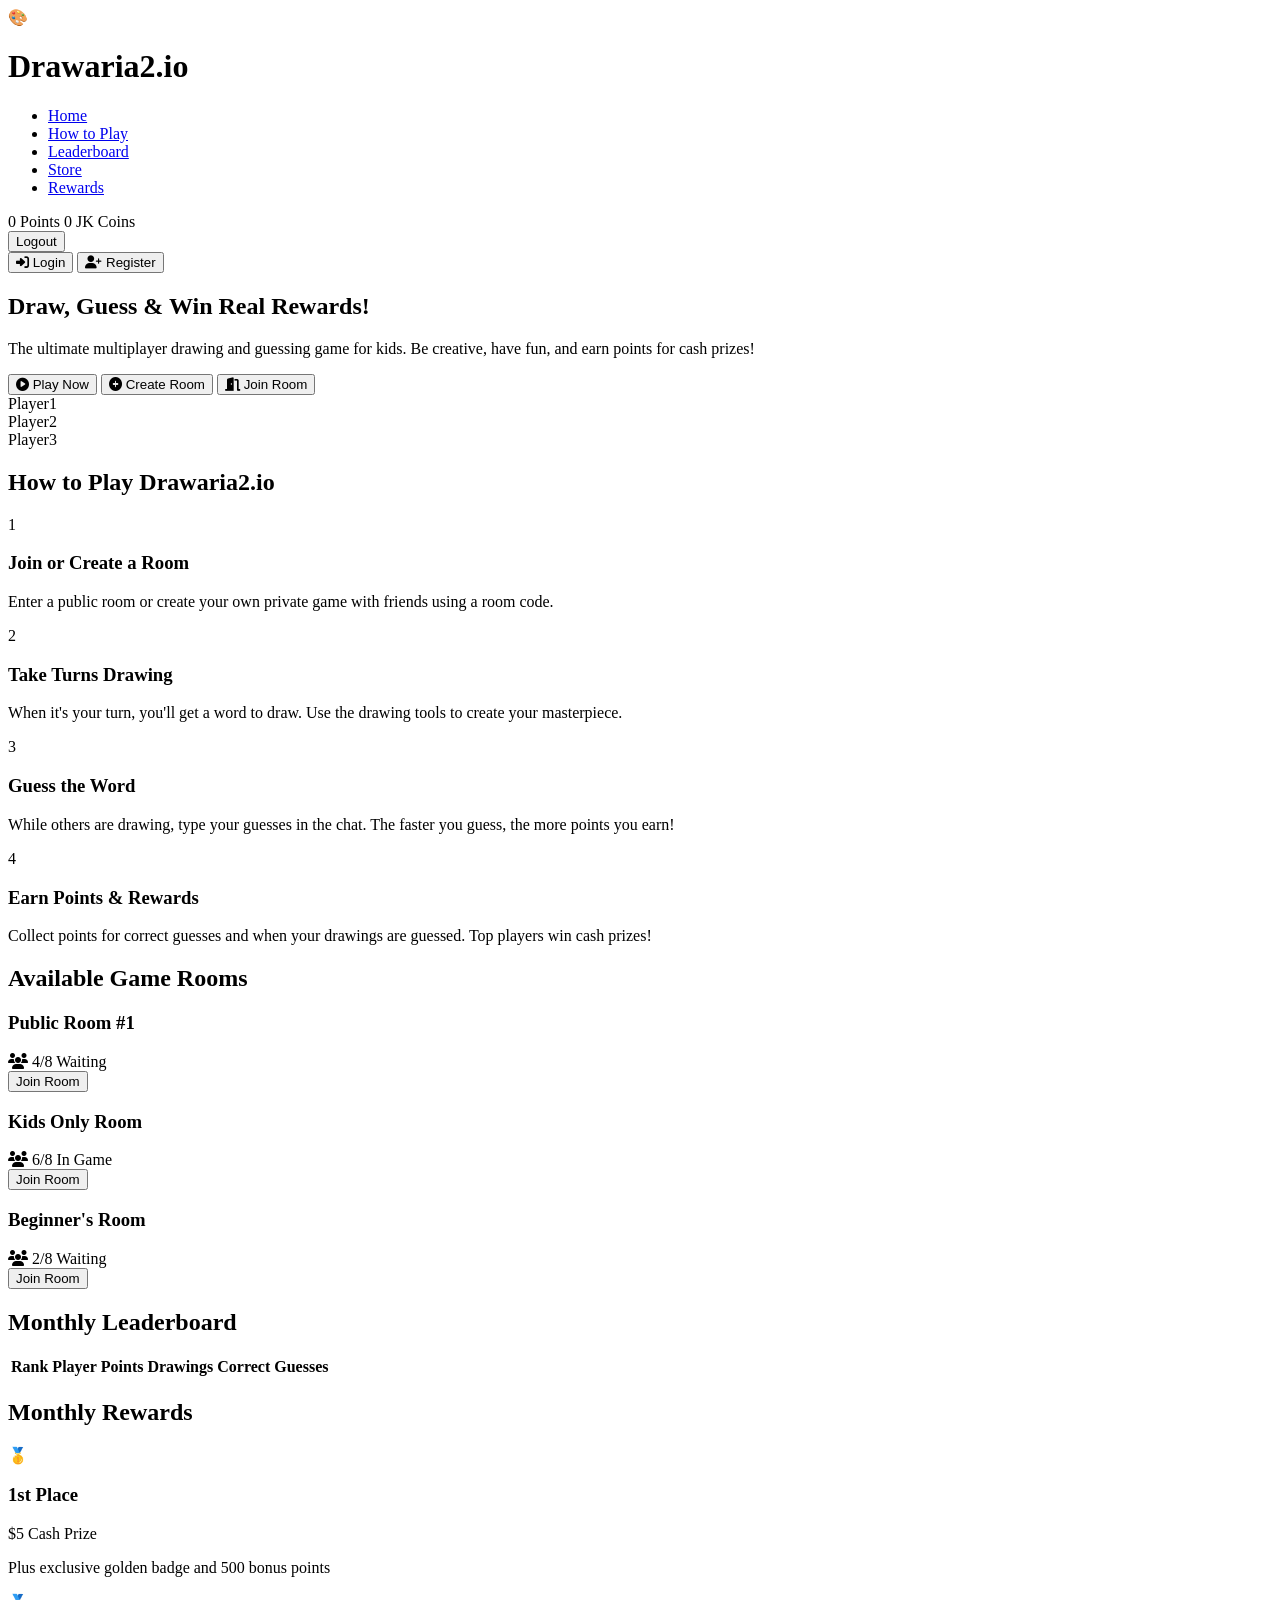
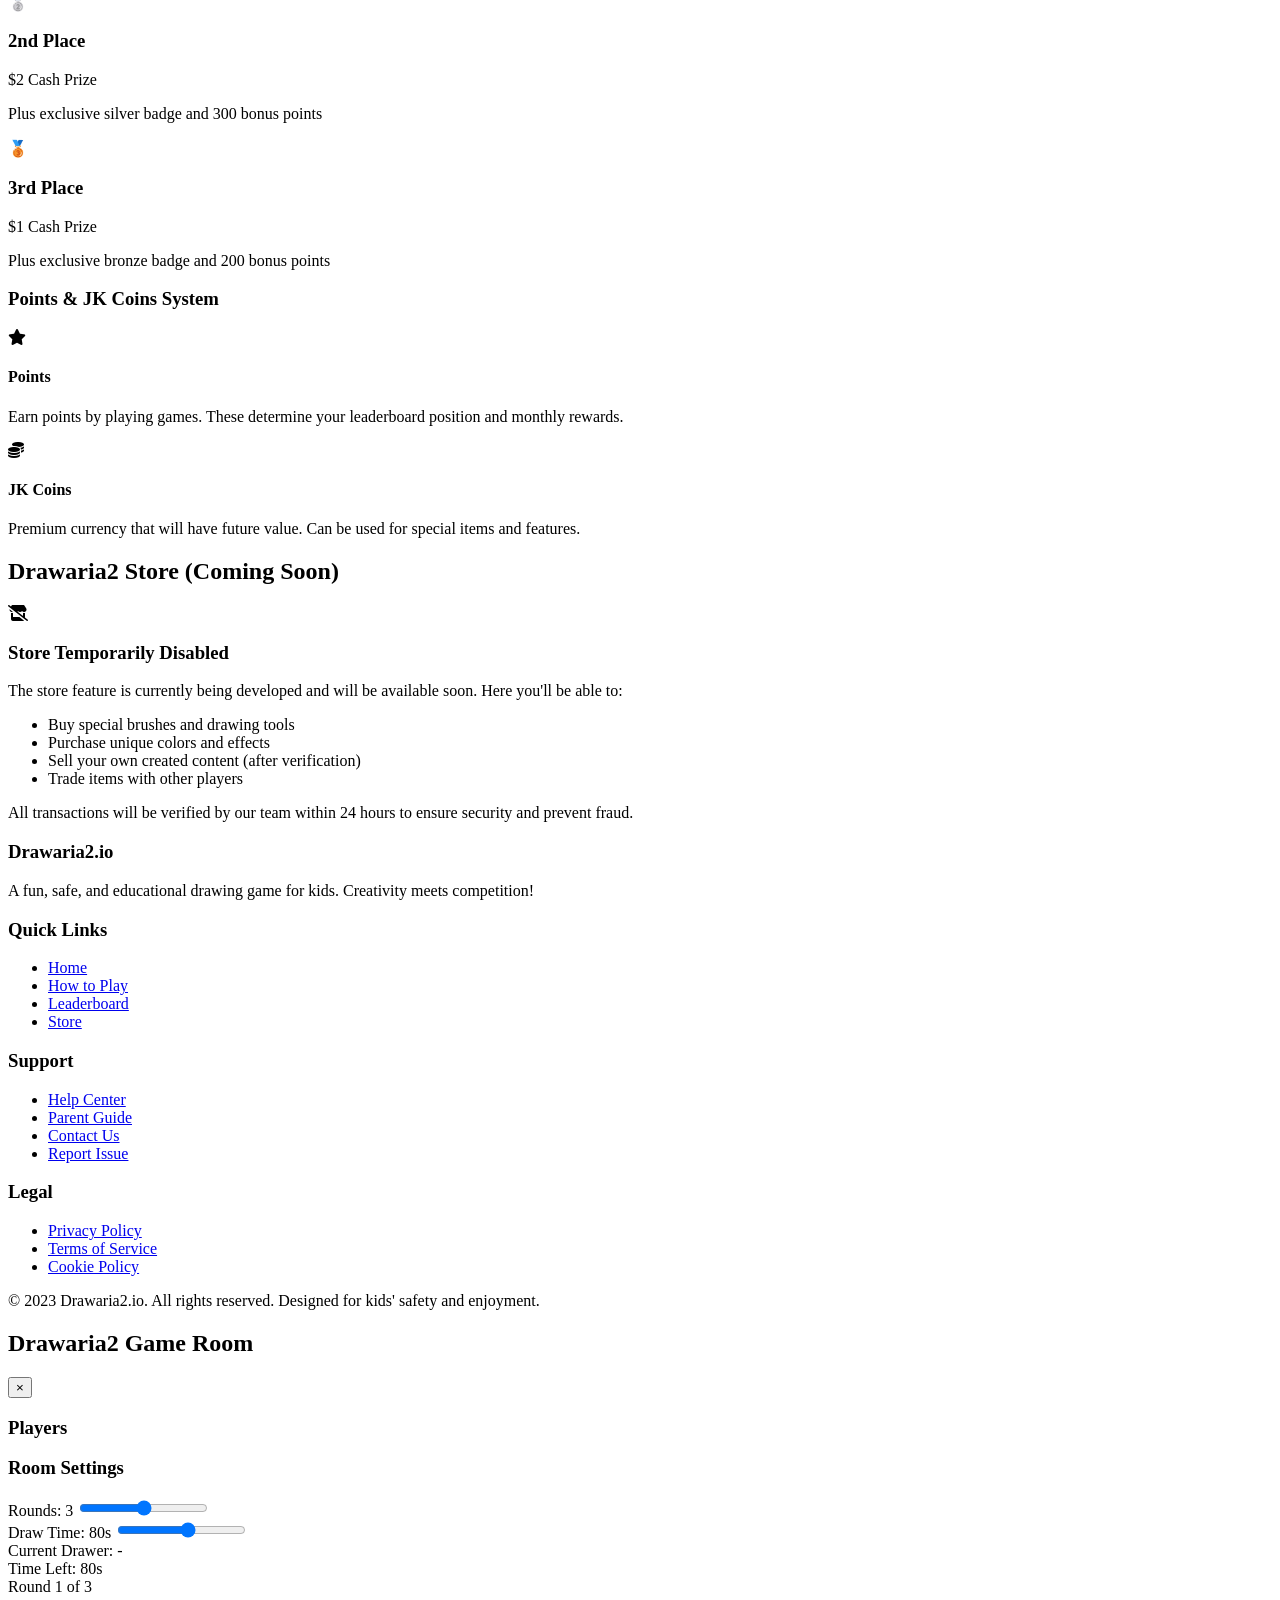
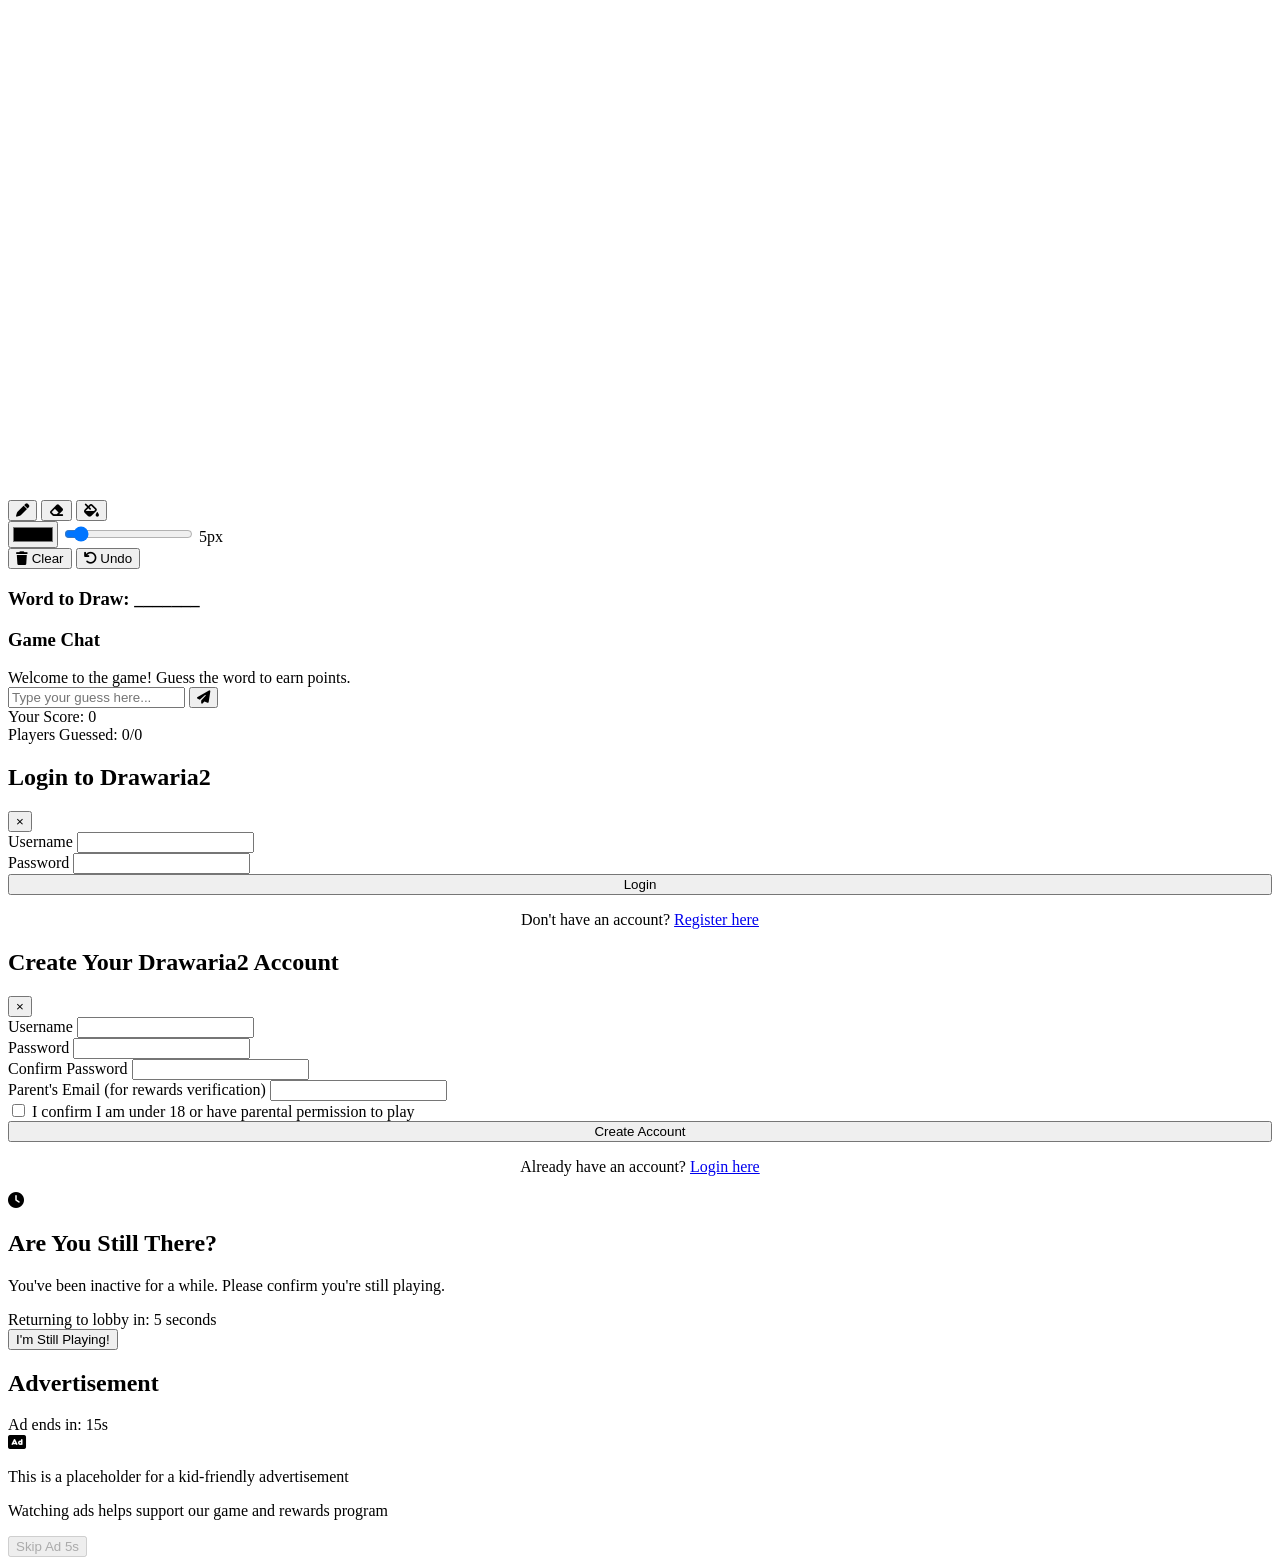
==== index.html @ 3d4157bd "Create index.html home directory - main index" ====
<!DOCTYPE html>
<html lang="en">
<head>
    <meta charset="UTF-8">
    <meta name="viewport" content="width=device-width, initial-scale=1.0">
    <title>Drawaria2.io - Multiplayer Drawing & Guessing Game</title>
    <link rel="stylesheet" href="css/style.css">
    <link rel="stylesheet" href="css/game.css">
    <link href="https://fonts.googleapis.com/css2?family=Comic+Neue:wght@400;700&family=Fredoka+One&display=swap" rel="stylesheet">
    <link rel="stylesheet" href="https://cdnjs.cloudflare.com/ajax/libs/font-awesome/6.4.0/css/all.min.css">
</head>
<body>
    <!-- Header -->
    <header>
        <div class="logo">
            <div class="logo-icon">🎨</div>
            <h1>Drawaria2.io</h1>
        </div>
        <nav>
            <ul>
                <li><a href="#home" class="active">Home</a></li>
                <li><a href="#how-to-play">How to Play</a></li>
                <li><a href="#leaderboard">Leaderboard</a></li>
                <li><a href="#store">Store</a></li>
                <li><a href="#rewards">Rewards</a></li>
            </ul>
        </nav>
        <div class="user-actions">
            <div id="userInfo" class="hidden">
                <span id="usernameDisplay"></span>
                <div class="points-display">
                    <span id="pointsCount">0</span> Points
                    <span id="jkCoinsCount" class="jk-coins">0 JK Coins</span>
                </div>
                <button id="logoutBtn" class="btn btn-secondary">Logout</button>
            </div>
            <div id="guestActions">
                <button class="btn btn-secondary" id="loginBtn"><i class="fas fa-sign-in-alt"></i> Login</button>
                <button class="btn btn-primary" id="registerBtn"><i class="fas fa-user-plus"></i> Register</button>
            </div>
        </div>
    </header>

    <!-- Main Content -->
    <main>
        <!-- Hero Section -->
        <section class="hero" id="home">
            <div class="hero-content">
                <h2>Draw, Guess & Win Real Rewards!</h2>
                <p>The ultimate multiplayer drawing and guessing game for kids. Be creative, have fun, and earn points for cash prizes!</p>
                <div class="hero-buttons">
                    <button class="btn btn-primary" id="playNowBtn"><i class="fas fa-play-circle"></i> Play Now</button>
                    <button class="btn btn-secondary" id="createRoomBtn"><i class="fas fa-plus-circle"></i> Create Room</button>
                    <button class="btn btn-warning" id="joinRoomBtn"><i class="fas fa-door-open"></i> Join Room</button>
                </div>
            </div>
            <div class="hero-image">
                <div class="game-preview">
                    <div class="canvas-preview"></div>
                    <div class="players-preview">
                        <div class="player">Player1</div>
                        <div class="player">Player2</div>
                        <div class="player">Player3</div>
                    </div>
                </div>
            </div>
        </section>

        <!-- How to Play Section -->
        <section class="how-to-play" id="how-to-play">
            <h2>How to Play Drawaria2.io</h2>
            <div class="rules-container">
                <div class="rule-card">
                    <div class="rule-icon">1</div>
                    <h3>Join or Create a Room</h3>
                    <p>Enter a public room or create your own private game with friends using a room code.</p>
                </div>
                <div class="rule-card">
                    <div class="rule-icon">2</div>
                    <h3>Take Turns Drawing</h3>
                    <p>When it's your turn, you'll get a word to draw. Use the drawing tools to create your masterpiece.</p>
                </div>
                <div class="rule-card">
                    <div class="rule-icon">3</div>
                    <h3>Guess the Word</h3>
                    <p>While others are drawing, type your guesses in the chat. The faster you guess, the more points you earn!</p>
                </div>
                <div class="rule-card">
                    <div class="rule-icon">4</div>
                    <h3>Earn Points & Rewards</h3>
                    <p>Collect points for correct guesses and when your drawings are guessed. Top players win cash prizes!</p>
                </div>
            </div>
        </section>

        <!-- Game Rooms Section -->
        <section class="game-rooms">
            <h2>Available Game Rooms</h2>
            <div class="rooms-container">
                <div class="room-card">
                    <h3>Public Room #1</h3>
                    <div class="room-info">
                        <span class="players-count"><i class="fas fa-users"></i> 4/8</span>
                        <span class="room-status">Waiting</span>
                    </div>
                    <button class="btn btn-primary join-room-btn">Join Room</button>
                </div>
                <div class="room-card">
                    <h3>Kids Only Room</h3>
                    <div class="room-info">
                        <span class="players-count"><i class="fas fa-users"></i> 6/8</span>
                        <span class="room-status">In Game</span>
                    </div>
                    <button class="btn btn-primary join-room-btn">Join Room</button>
                </div>
                <div class="room-card">
                    <h3>Beginner's Room</h3>
                    <div class="room-info">
                        <span class="players-count"><i class="fas fa-users"></i> 2/8</span>
                        <span class="room-status">Waiting</span>
                    </div>
                    <button class="btn btn-primary join-room-btn">Join Room</button>
                </div>
            </div>
        </section>

        <!-- Leaderboard Section -->
        <section class="leaderboard-section" id="leaderboard">
            <h2>Monthly Leaderboard</h2>
            <div class="leaderboard-container">
                <table class="leaderboard-table">
                    <thead>
                        <tr>
                            <th>Rank</th>
                            <th>Player</th>
                            <th>Points</th>
                            <th>Drawings</th>
                            <th>Correct Guesses</th>
                        </tr>
                    </thead>
                    <tbody id="leaderboardBody">
                        <!-- Leaderboard data will be populated by JavaScript -->
                    </tbody>
                </table>
            </div>
        </section>

        <!-- Rewards Section -->
        <section class="rewards-section" id="rewards">
            <h2>Monthly Rewards</h2>
            <div class="rewards-container">
                <div class="reward-card gold">
                    <div class="reward-icon">🥇</div>
                    <h3>1st Place</h3>
                    <p class="reward-price">$5 Cash Prize</p>
                    <p>Plus exclusive golden badge and 500 bonus points</p>
                </div>
                <div class="reward-card silver">
                    <div class="reward-icon">🥈</div>
                    <h3>2nd Place</h3>
                    <p class="reward-price">$2 Cash Prize</p>
                    <p>Plus exclusive silver badge and 300 bonus points</p>
                </div>
                <div class="reward-card bronze">
                    <div class="reward-icon">🥉</div>
                    <h3>3rd Place</h3>
                    <p class="reward-price">$1 Cash Prize</p>
                    <p>Plus exclusive bronze badge and 200 bonus points</p>
                </div>
            </div>
            <div class="points-system">
                <h3>Points & JK Coins System</h3>
                <div class="points-info">
                    <div class="point-item">
                        <i class="fas fa-star"></i>
                        <div>
                            <h4>Points</h4>
                            <p>Earn points by playing games. These determine your leaderboard position and monthly rewards.</p>
                        </div>
                    </div>
                    <div class="point-item">
                        <i class="fas fa-coins"></i>
                        <div>
                            <h4>JK Coins</h4>
                            <p>Premium currency that will have future value. Can be used for special items and features.</p>
                        </div>
                    </div>
                </div>
            </div>
        </section>

        <!-- Store Section (Disabled for now) -->
        <section class="store-section" id="store">
            <h2>Drawaria2 Store <span class="coming-soon">(Coming Soon)</span></h2>
            <div class="store-disabled">
                <i class="fas fa-store-slash"></i>
                <h3>Store Temporarily Disabled</h3>
                <p>The store feature is currently being developed and will be available soon. Here you'll be able to:</p>
                <ul>
                    <li>Buy special brushes and drawing tools</li>
                    <li>Purchase unique colors and effects</li>
                    <li>Sell your own created content (after verification)</li>
                    <li>Trade items with other players</li>
                </ul>
                <p class="security-note">All transactions will be verified by our team within 24 hours to ensure security and prevent fraud.</p>
            </div>
        </section>
    </main>

    <!-- Footer -->
    <footer>
        <div class="footer-content">
            <div class="footer-section">
                <h3>Drawaria2.io</h3>
                <p>A fun, safe, and educational drawing game for kids. Creativity meets competition!</p>
            </div>
            <div class="footer-section">
                <h3>Quick Links</h3>
                <ul>
                    <li><a href="#home">Home</a></li>
                    <li><a href="#how-to-play">How to Play</a></li>
                    <li><a href="#leaderboard">Leaderboard</a></li>
                    <li><a href="#store">Store</a></li>
                </ul>
            </div>
            <div class="footer-section">
                <h3>Support</h3>
                <ul>
                    <li><a href="#">Help Center</a></li>
                    <li><a href="#">Parent Guide</a></li>
                    <li><a href="#">Contact Us</a></li>
                    <li><a href="#">Report Issue</a></li>
                </ul>
            </div>
            <div class="footer-section">
                <h3>Legal</h3>
                <ul>
                    <li><a href="#">Privacy Policy</a></li>
                    <li><a href="#">Terms of Service</a></li>
                    <li><a href="#">Cookie Policy</a></li>
                </ul>
            </div>
        </div>
        <div class="footer-bottom">
            <p>&copy; 2023 Drawaria2.io. All rights reserved. Designed for kids' safety and enjoyment.</p>
        </div>
    </footer>

    <!-- Game Modal -->
    <div id="gameModal" class="modal">
        <div class="modal-content game-modal">
            <div class="modal-header">
                <h2>Drawaria2 Game Room</h2>
                <button class="close-modal">&times;</button>
            </div>
            <div class="game-container">
                <div class="players-panel">
                    <h3>Players</h3>
                    <div id="playersList" class="players-list">
                        <!-- Players will be added here dynamically -->
                    </div>
                    <div class="game-settings">
                        <h3>Room Settings</h3>
                        <div class="setting-item">
                            <label>Rounds: <span id="roundsCount">3</span></label>
                            <input type="range" id="roundsSlider" min="1" max="5" value="3">
                        </div>
                        <div class="setting-item">
                            <label>Draw Time: <span id="timeCount">80</span>s</label>
                            <input type="range" id="timeSlider" min="30" max="120" value="80" step="10">
                        </div>
                    </div>
                </div>
                
                <div class="game-area">
                    <div class="game-info">
                        <div class="current-player">Current Drawer: <span id="currentDrawer">-</span></div>
                        <div class="timer">Time Left: <span id="gameTimer">80</span>s</div>
                        <div class="round-info">Round <span id="currentRound">1</span> of <span id="totalRounds">3</span></div>
                    </div>
                    
                    <div class="drawing-container">
                        <canvas id="drawingCanvas" width="800" height="500"></canvas>
                        <div class="drawing-tools">
                            <div class="tool-group">
                                <button class="tool-btn active" data-tool="pen"><i class="fas fa-pen"></i></button>
                                <button class="tool-btn" data-tool="eraser"><i class="fas fa-eraser"></i></button>
                                <button class="tool-btn" data-tool="fill"><i class="fas fa-fill-drip"></i></button>
                            </div>
                            <div class="tool-group">
                                <input type="color" id="colorPicker" value="#000000">
                                <input type="range" id="brushSize" min="1" max="50" value="5">
                                <span id="brushSizeValue">5px</span>
                            </div>
                            <div class="tool-group">
                                <button class="tool-btn" id="clearCanvas"><i class="fas fa-trash"></i> Clear</button>
                                <button class="tool-btn" id="undoBtn"><i class="fas fa-undo"></i> Undo</button>
                            </div>
                        </div>
                    </div>
                    
                    <div class="word-to-draw">
                        <h3>Word to Draw: <span id="currentWord">_______</span></h3>
                    </div>
                </div>
                
                <div class="chat-panel">
                    <h3>Game Chat</h3>
                    <div id="chatMessages" class="chat-messages">
                        <div class="system-message">Welcome to the game! Guess the word to earn points.</div>
                    </div>
                    <div class="chat-input-container">
                        <input type="text" id="chatInput" placeholder="Type your guess here...">
                        <button id="sendChatBtn"><i class="fas fa-paper-plane"></i></button>
                    </div>
                    <div class="score-display">
                        <div>Your Score: <span id="playerScore">0</span></div>
                        <div>Players Guessed: <span id="playersGuessed">0/0</span></div>
                    </div>
                </div>
            </div>
        </div>
    </div>

    <!-- Login Modal -->
    <div id="loginModal" class="modal">
        <div class="modal-content">
            <div class="modal-header">
                <h2>Login to Drawaria2</h2>
                <button class="close-modal">&times;</button>
            </div>
            <form id="loginForm">
                <div class="form-group">
                    <label for="loginUsername">Username</label>
                    <input type="text" id="loginUsername" class="form-control" required>
                </div>
                <div class="form-group">
                    <label for="loginPassword">Password</label>
                    <input type="password" id="loginPassword" class="form-control" required>
                </div>
                <button type="submit" class="btn btn-primary" style="width: 100%;">Login</button>
            </form>
            <p style="text-align: center; margin-top: 1rem;">Don't have an account? <a href="#" id="switchToRegister">Register here</a></p>
        </div>
    </div>

    <!-- Register Modal -->
    <div id="registerModal" class="modal">
        <div class="modal-content">
            <div class="modal-header">
                <h2>Create Your Drawaria2 Account</h2>
                <button class="close-modal">&times;</button>
            </div>
            <form id="registerForm">
                <div class="form-group">
                    <label for="registerUsername">Username</label>
                    <input type="text" id="registerUsername" class="form-control" required>
                </div>
                <div class="form-group">
                    <label for="registerPassword">Password</label>
                    <input type="password" id="registerPassword" class="form-control" required>
                </div>
                <div class="form-group">
                    <label for="confirmPassword">Confirm Password</label>
                    <input type="password" id="confirmPassword" class="form-control" required>
                </div>
                <div class="form-group">
                    <label for="parentEmail">Parent's Email (for rewards verification)</label>
                    <input type="email" id="parentEmail" class="form-control" required>
                </div>
                <div class="form-group">
                    <label>
                        <input type="checkbox" id="ageVerification" required>
                        I confirm I am under 18 or have parental permission to play
                    </label>
                </div>
                <button type="submit" class="btn btn-primary" style="width: 100%;">Create Account</button>
            </form>
            <p style="text-align: center; margin-top: 1rem;">Already have an account? <a href="#" id="switchToLogin">Login here</a></p>
        </div>
    </div>

    <!-- AFK Warning Modal -->
    <div id="afkModal" class="modal">
        <div class="modal-content afk-modal">
            <div class="afk-header">
                <i class="fas fa-clock"></i>
                <h2>Are You Still There?</h2>
            </div>
            <p>You've been inactive for a while. Please confirm you're still playing.</p>
            <div class="afk-timer">
                Returning to lobby in: <span id="afkCountdown">5</span> seconds
            </div>
            <div class="afk-actions">
                <button class="btn btn-primary" id="stayInGame">I'm Still Playing!</button>
            </div>
        </div>
    </div>

    <!-- Ad Modal -->
    <div id="adModal" class="modal">
        <div class="modal-content ad-modal">
            <div class="ad-header">
                <h2>Advertisement</h2>
                <div class="ad-timer">Ad ends in: <span id="adCountdown">15</span>s</div>
            </div>
            <div class="ad-content">
                <div class="ad-placeholder">
                    <i class="fas fa-ad"></i>
                    <p>This is a placeholder for a kid-friendly advertisement</p>
                    <p>Watching ads helps support our game and rewards program</p>
                </div>
            </div>
            <div class="ad-actions">
                <button class="btn btn-secondary" id="skipAdBtn" disabled>Skip Ad <span id="skipTimer">5</span>s</button>
            </div>
        </div>
    </div>

    <!-- Scripts -->
    <script src="js/main.js"></script>
    <script src="js/game.js"></script>
    <script src="js/chat.js"></script>
    <script src="js/security.js"></script>
</body>
</html>
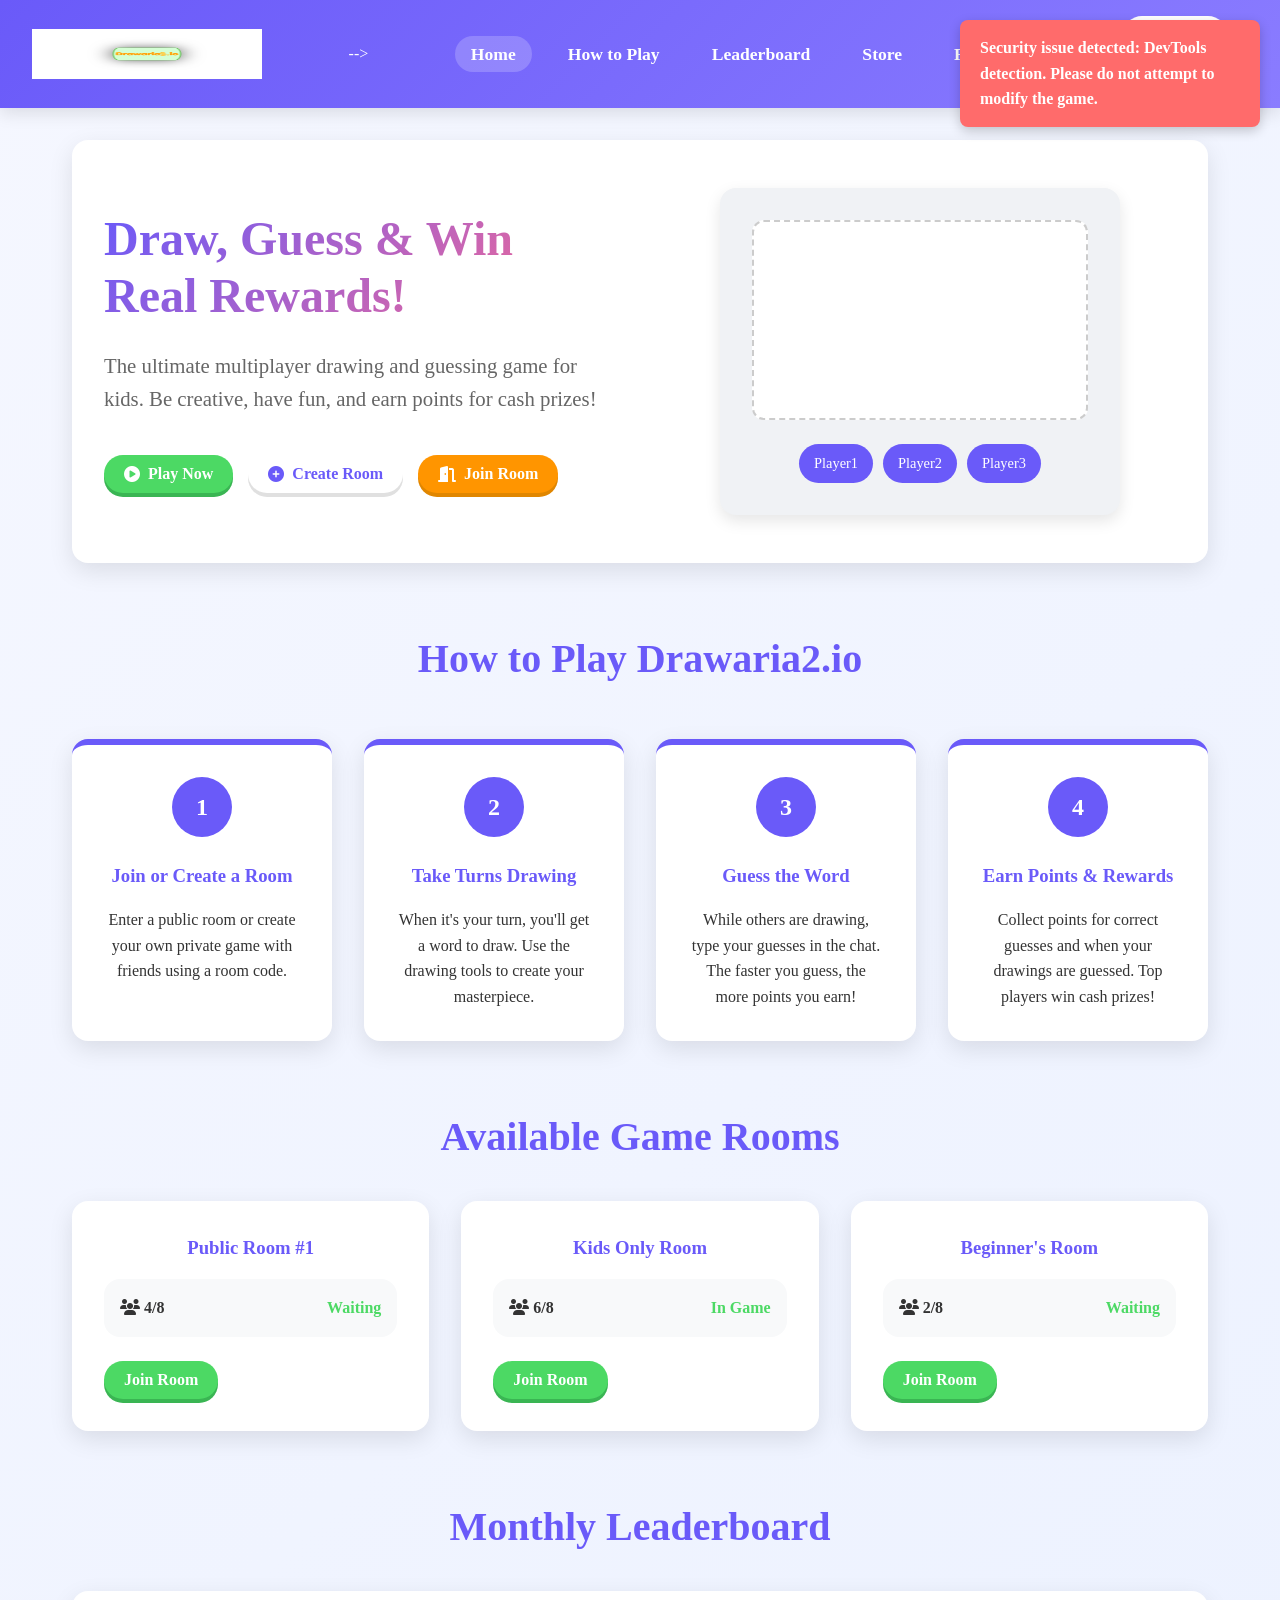
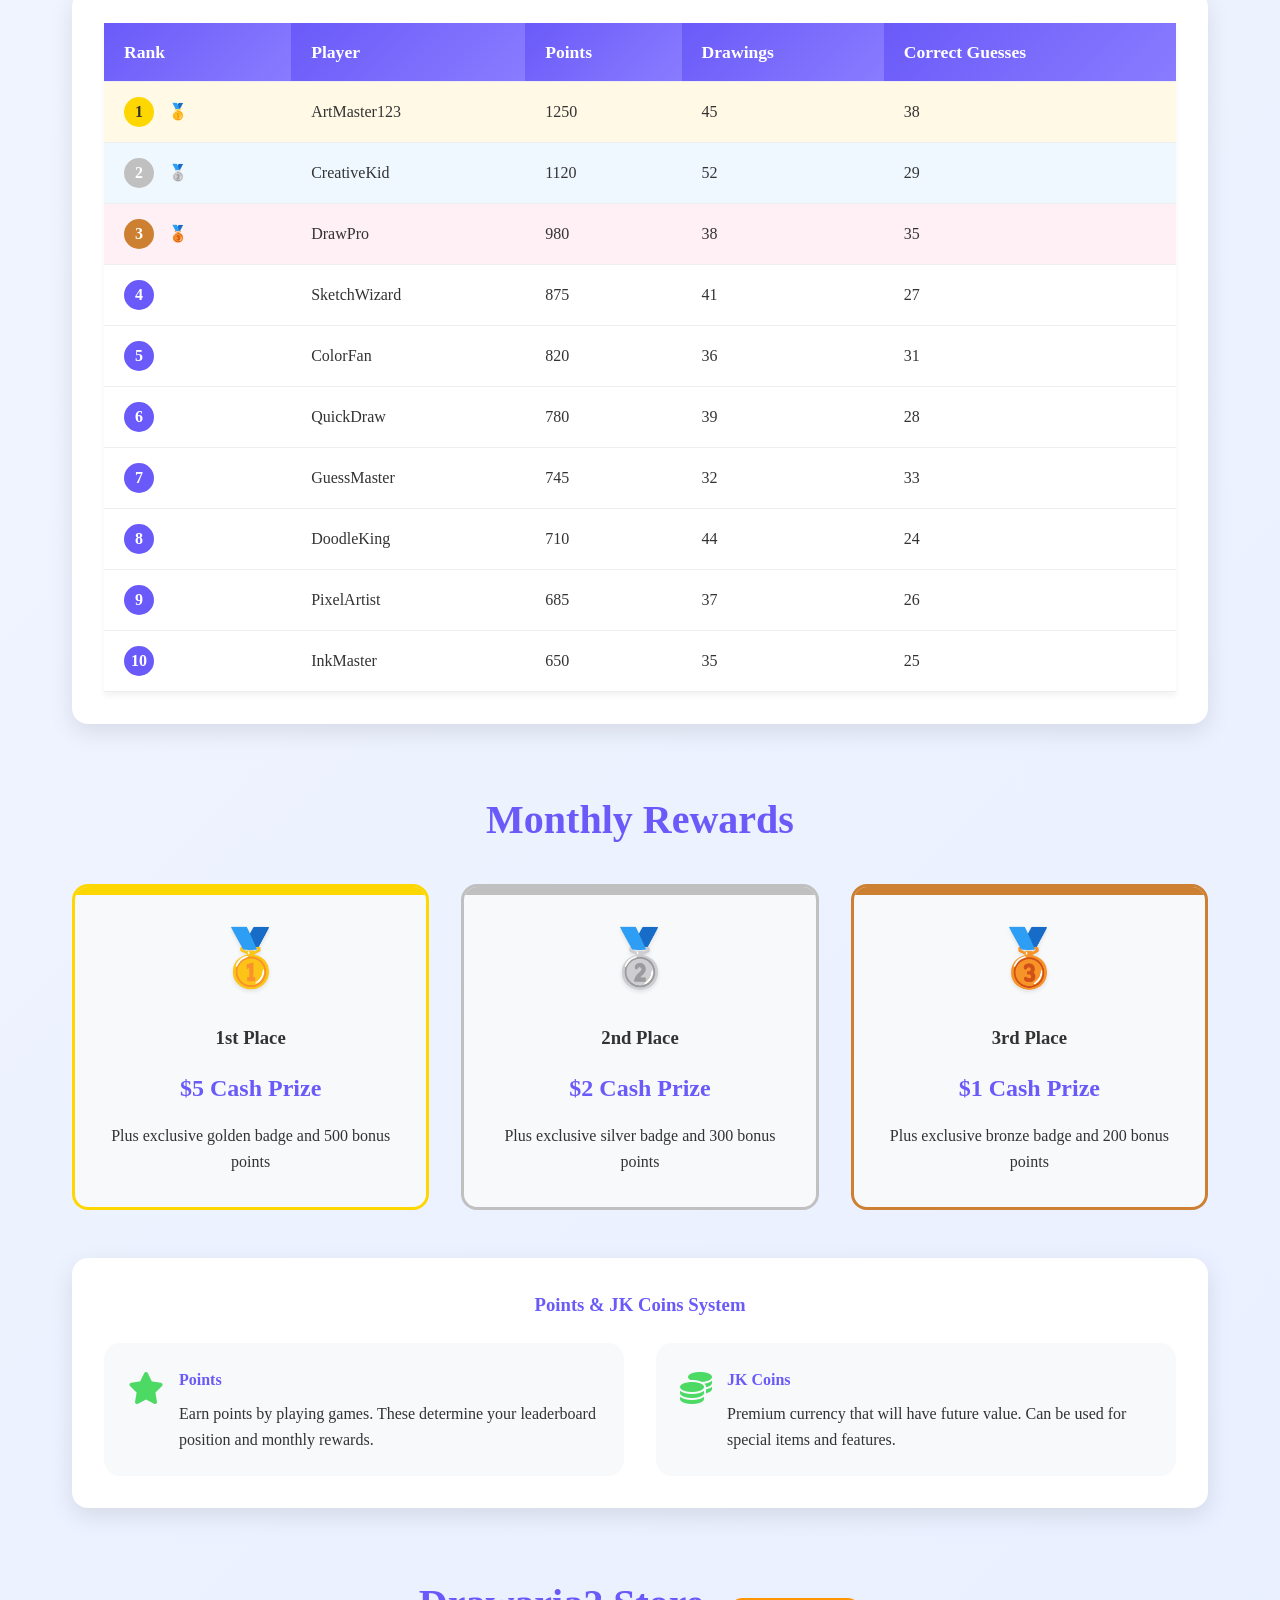
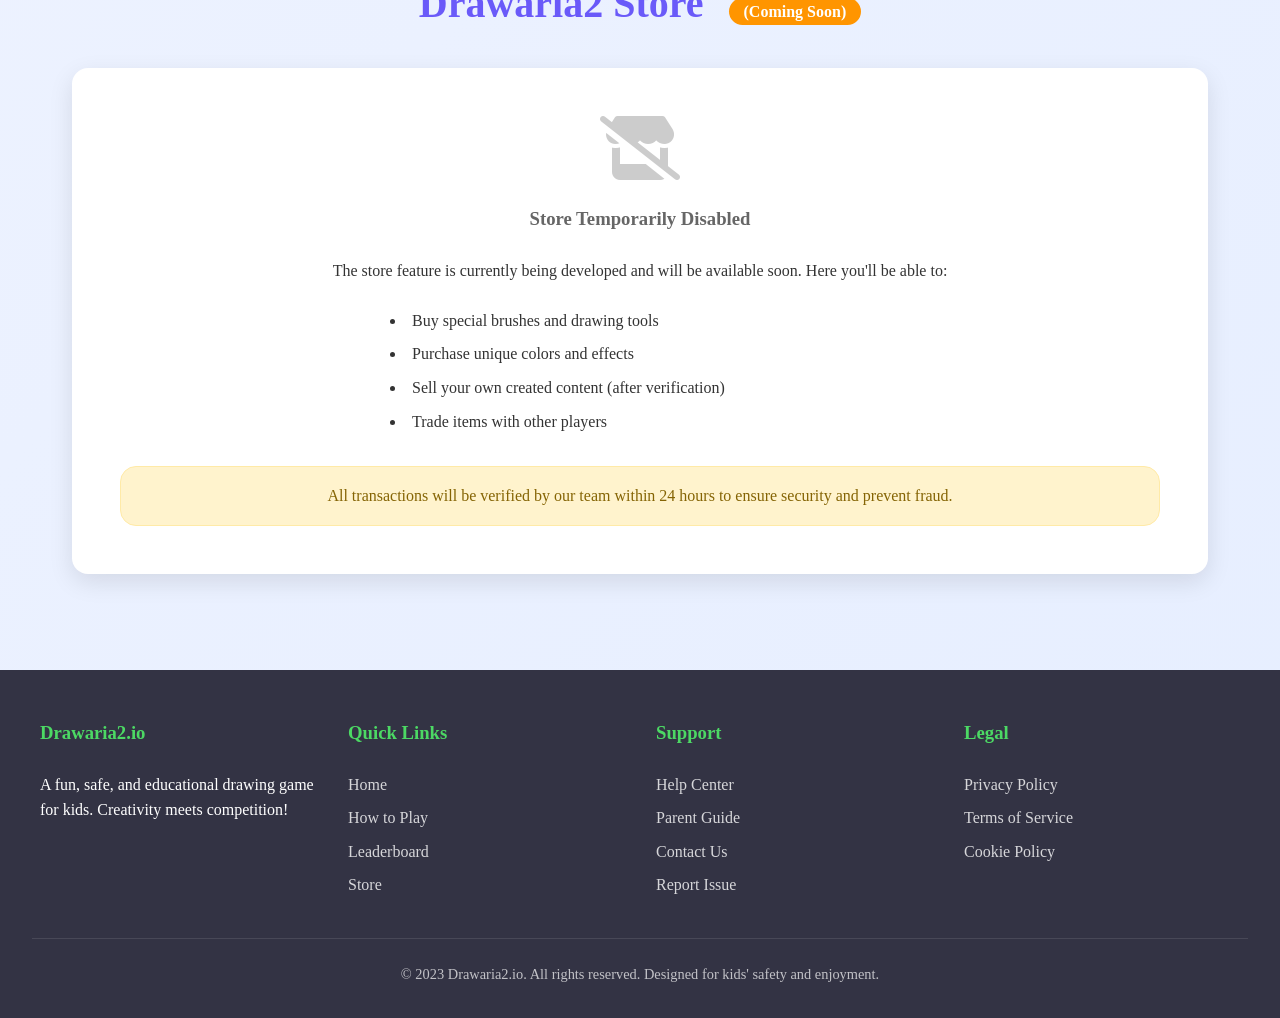
==== commit bf607849: "Update index.html" ====
--- a/index.html
+++ b/index.html
@@ -13,8 +13,9 @@
     <!-- Header -->
     <header>
         <div class="logo">
-            <div class="logo-icon">🎨</div>
-            <h1>Drawaria2.io</h1>
+            <img src="/logo.png" alt="drawaria2.io logo" width="230" height="50>
+            <!-- <div class="logo-icon"> </div> -->
+            <!-- <h1>Drawaria2.io</h1> -->
         </div>
         <nav>
             <ul>
--- a/css/style.css
+++ b/css/style.css
@@ -0,0 +1,863 @@
+:root {
+    --primary: #6a5af9;
+    --secondary: #ff6b8b;
+    --accent: #4cd964;
+    --warning: #ff9500;
+    --light: #f9f7ff;
+    --dark: #333344;
+    --text: #333;
+    --text-light: #666;
+    --border-radius: 16px;
+    --shadow: 0 6px 16px rgba(0,0,0,0.1);
+    --card-shadow: 0 8px 25px rgba(0,0,0,0.1);
+}
+
+* {
+    margin: 0;
+    padding: 0;
+    box-sizing: border-box;
+    font-family: 'Comic Neue', cursive;
+}
+
+body {
+    background: linear-gradient(135deg, #f5f7ff 0%, #e6eeff 100%);
+    color: var(--text);
+    line-height: 1.6;
+    overflow-x: hidden;
+}
+
+/* Header Styles */
+header {
+    background: linear-gradient(135deg, var(--primary), #8a7cff);
+    color: white;
+    padding: 1rem 2rem;
+    display: flex;
+    justify-content: space-between;
+    align-items: center;
+    box-shadow: var(--shadow);
+    position: sticky;
+    top: 0;
+    z-index: 100;
+}
+
+.logo {
+    display: flex;
+    align-items: center;
+    gap: 12px;
+}
+
+.logo h1 {
+    font-family: 'Fredoka One', cursive;
+    font-size: 2rem;
+    font-weight: 400;
+    text-shadow: 2px 2px 0 rgba(0,0,0,0.1);
+}
+
+.logo-icon {
+    font-size: 2.5rem;
+    filter: drop-shadow(2px 2px 0 rgba(0,0,0,0.1));
+}
+
+nav ul {
+    display: flex;
+    list-style: none;
+    gap: 20px;
+}
+
+nav a {
+    color: white;
+    text-decoration: none;
+    font-weight: 600;
+    padding: 8px 16px;
+    border-radius: 20px;
+    transition: all 0.3s;
+    font-size: 1.1rem;
+}
+
+nav a:hover, nav a.active {
+    background: rgba(255,255,255,0.2);
+    transform: translateY(-2px);
+}
+
+.user-actions {
+    display: flex;
+    gap: 12px;
+    align-items: center;
+}
+
+.btn {
+    padding: 10px 20px;
+    border: none;
+    border-radius: 50px;
+    font-weight: 700;
+    cursor: pointer;
+    transition: all 0.3s;
+    font-size: 1rem;
+    display: flex;
+    align-items: center;
+    gap: 8px;
+}
+
+.btn-primary {
+    background: var(--accent);
+    color: white;
+    box-shadow: 0 4px 0 #3ab553;
+}
+
+.btn-primary:hover {
+    transform: translateY(-3px);
+    box-shadow: 0 6px 0 #3ab553;
+}
+
+.btn-primary:active {
+    transform: translateY(1px);
+    box-shadow: 0 2px 0 #3ab553;
+}
+
+.btn-secondary {
+    background: white;
+    color: var(--primary);
+    box-shadow: 0 4px 0 #e0e0e0;
+}
+
+.btn-secondary:hover {
+    transform: translateY(-3px);
+    box-shadow: 0 6px 0 #e0e0e0;
+}
+
+.btn-warning {
+    background: var(--warning);
+    color: white;
+    box-shadow: 0 4px 0 #e08600;
+}
+
+.hidden {
+    display: none !important;
+}
+
+.points-display {
+    display: flex;
+    flex-direction: column;
+    align-items: center;
+    margin: 0 15px;
+    color: white;
+    font-weight: 600;
+}
+
+.jk-coins {
+    font-size: 0.8rem;
+    color: gold;
+    font-weight: 700;
+}
+
+/* Main Content Styles */
+main {
+    max-width: 1200px;
+    margin: 0 auto;
+    padding: 2rem;
+}
+
+/* Hero Section */
+.hero {
+    display: flex;
+    align-items: center;
+    gap: 3rem;
+    margin-bottom: 4rem;
+    padding: 3rem 2rem;
+    background: white;
+    border-radius: var(--border-radius);
+    box-shadow: var(--card-shadow);
+}
+
+.hero-content {
+    flex: 1;
+}
+
+.hero h2 {
+    font-family: 'Fredoka One', cursive;
+    font-size: 3rem;
+    margin-bottom: 1.5rem;
+    background: linear-gradient(135deg, var(--primary), var(--secondary));
+    -webkit-background-clip: text;
+    -webkit-text-fill-color: transparent;
+    line-height: 1.2;
+}
+
+.hero p {
+    font-size: 1.3rem;
+    margin-bottom: 2.5rem;
+    color: var(--text-light);
+}
+
+.hero-buttons {
+    display: flex;
+    gap: 15px;
+    flex-wrap: wrap;
+}
+
+.hero-image {
+    flex: 1;
+    display: flex;
+    justify-content: center;
+}
+
+.game-preview {
+    width: 100%;
+    max-width: 400px;
+    background: #f0f2f5;
+    border-radius: var(--border-radius);
+    padding: 2rem;
+    box-shadow: var(--shadow);
+}
+
+.canvas-preview {
+    height: 200px;
+    background: white;
+    border-radius: 12px;
+    margin-bottom: 1.5rem;
+    display: flex;
+    align-items: center;
+    justify-content: center;
+    border: 2px dashed #ccc;
+    color: #999;
+}
+
+.players-preview {
+    display: flex;
+    gap: 10px;
+    justify-content: center;
+}
+
+.player {
+    padding: 8px 15px;
+    background: var(--primary);
+    color: white;
+    border-radius: 20px;
+    font-size: 0.9rem;
+}
+
+/* How to Play Section */
+.how-to-play {
+    margin-bottom: 4rem;
+    text-align: center;
+}
+
+.how-to-play h2 {
+    font-family: 'Fredoka One', cursive;
+    font-size: 2.5rem;
+    margin-bottom: 3rem;
+    color: var(--primary);
+}
+
+.rules-container {
+    display: grid;
+    grid-template-columns: repeat(auto-fit, minmax(250px, 1fr));
+    gap: 2rem;
+}
+
+.rule-card {
+    background: white;
+    padding: 2rem;
+    border-radius: var(--border-radius);
+    box-shadow: var(--card-shadow);
+    text-align: center;
+    transition: transform 0.3s;
+    border-top: 6px solid var(--primary);
+}
+
+.rule-card:hover {
+    transform: translateY(-10px);
+}
+
+.rule-icon {
+    width: 60px;
+    height: 60px;
+    background: var(--primary);
+    color: white;
+    border-radius: 50%;
+    display: flex;
+    align-items: center;
+    justify-content: center;
+    font-size: 1.5rem;
+    font-weight: bold;
+    margin: 0 auto 1.5rem;
+}
+
+.rule-card h3 {
+    margin-bottom: 1rem;
+    color: var(--primary);
+}
+
+/* Game Rooms Section */
+.game-rooms {
+    margin-bottom: 4rem;
+}
+
+.game-rooms h2 {
+    font-family: 'Fredoka One', cursive;
+    font-size: 2.5rem;
+    margin-bottom: 2rem;
+    color: var(--primary);
+    text-align: center;
+}
+
+.rooms-container {
+    display: grid;
+    grid-template-columns: repeat(auto-fit, minmax(300px, 1fr));
+    gap: 2rem;
+}
+
+.room-card {
+    background: white;
+    padding: 2rem;
+    border-radius: var(--border-radius);
+    box-shadow: var(--card-shadow);
+    text-align: center;
+    transition: transform 0.3s;
+}
+
+.room-card:hover {
+    transform: translateY(-5px);
+}
+
+.room-card h3 {
+    margin-bottom: 1rem;
+    color: var(--primary);
+}
+
+.room-info {
+    display: flex;
+    justify-content: space-between;
+    margin-bottom: 1.5rem;
+    padding: 1rem;
+    background: #f8f9fa;
+    border-radius: var(--border-radius);
+}
+
+.players-count, .room-status {
+    font-weight: 600;
+}
+
+.room-status {
+    color: var(--accent);
+}
+
+/* Leaderboard Section */
+.leaderboard-section {
+    margin-bottom: 4rem;
+}
+
+.leaderboard-section h2 {
+    font-family: 'Fredoka One', cursive;
+    font-size: 2.5rem;
+    margin-bottom: 2rem;
+    color: var(--primary);
+    text-align: center;
+}
+
+.leaderboard-container {
+    background: white;
+    border-radius: var(--border-radius);
+    padding: 2rem;
+    box-shadow: var(--card-shadow);
+    overflow: hidden;
+}
+
+.leaderboard-table {
+    width: 100%;
+    border-collapse: collapse;
+    box-shadow: 0 4px 6px rgba(0,0,0,0.05);
+}
+
+.leaderboard-table th, .leaderboard-table td {
+    padding: 15px 20px;
+    text-align: left;
+    border-bottom: 1px solid #eee;
+}
+
+.leaderboard-table th {
+    background: linear-gradient(135deg, var(--primary), #8a7cff);
+    color: white;
+    font-weight: 700;
+    font-size: 1.1rem;
+}
+
+.leaderboard-table tr:hover {
+    background: #f8f9fa;
+}
+
+.rank-1 {
+    background: #fff9e6;
+}
+
+.rank-2 {
+    background: #f0f8ff;
+}
+
+.rank-3 {
+    background: #fff0f5;
+}
+
+.rank-badge {
+    display: inline-flex;
+    align-items: center;
+    justify-content: center;
+    width: 30px;
+    height: 30px;
+    border-radius: 50%;
+    background: var(--primary);
+    color: white;
+    font-weight: bold;
+    margin-right: 10px;
+}
+
+.rank-1 .rank-badge {
+    background: gold;
+    color: #333;
+}
+
+.rank-2 .rank-badge {
+    background: silver;
+}
+
+.rank-3 .rank-badge {
+    background: #cd7f32;
+}
+
+/* Rewards Section */
+.rewards-section {
+    margin-bottom: 4rem;
+}
+
+.rewards-section h2 {
+    font-family: 'Fredoka One', cursive;
+    font-size: 2.5rem;
+    margin-bottom: 2rem;
+    color: var(--primary);
+    text-align: center;
+}
+
+.rewards-container {
+    display: grid;
+    grid-template-columns: repeat(auto-fit, minmax(250px, 1fr));
+    gap: 2rem;
+    margin-bottom: 3rem;
+}
+
+.reward-card {
+    background: #f8f9fa;
+    border-radius: var(--border-radius);
+    padding: 2rem;
+    text-align: center;
+    border: 3px solid transparent;
+    transition: all 0.3s;
+    position: relative;
+    overflow: hidden;
+}
+
+.reward-card::before {
+    content: "";
+    position: absolute;
+    top: 0;
+    left: 0;
+    right: 0;
+    height: 8px;
+    background: var(--primary);
+}
+
+.reward-card:hover {
+    transform: translateY(-10px);
+    box-shadow: var(--card-shadow);
+}
+
+.reward-card.gold {
+    border-color: #ffd700;
+}
+
+.reward-card.gold::before {
+    background: #ffd700;
+}
+
+.reward-card.silver {
+    border-color: #c0c0c0;
+}
+
+.reward-card.silver::before {
+    background: #c0c0c0;
+}
+
+.reward-card.bronze {
+    border-color: #cd7f32;
+}
+
+.reward-card.bronze::before {
+    background: #cd7f32;
+}
+
+.reward-icon {
+    font-size: 3.5rem;
+    margin-bottom: 1.5rem;
+    height: 80px;
+    display: flex;
+    align-items: center;
+    justify-content: center;
+}
+
+.gold .reward-icon {
+    color: #ffd700;
+    text-shadow: 0 2px 4px rgba(0,0,0,0.1);
+}
+
+.silver .reward-icon {
+    color: #c0c0c0;
+    text-shadow: 0 2px 4px rgba(0,0,0,0.1);
+}
+
+.bronze .reward-icon {
+    color: #cd7f32;
+    text-shadow: 0 2px 4px rgba(0,0,0,0.1);
+}
+
+.reward-price {
+    font-size: 1.5rem;
+    font-weight: bold;
+    margin: 1rem 0;
+    color: var(--primary);
+}
+
+.points-system {
+    background: white;
+    border-radius: var(--border-radius);
+    padding: 2rem;
+    box-shadow: var(--card-shadow);
+}
+
+.points-system h3 {
+    margin-bottom: 1.5rem;
+    color: var(--primary);
+    text-align: center;
+}
+
+.points-info {
+    display: grid;
+    grid-template-columns: repeat(auto-fit, minmax(300px, 1fr));
+    gap: 2rem;
+}
+
+.point-item {
+    display: flex;
+    align-items: flex-start;
+    gap: 15px;
+    padding: 1.5rem;
+    background: #f8f9fa;
+    border-radius: var(--border-radius);
+}
+
+.point-item i {
+    font-size: 2rem;
+    color: var(--accent);
+    margin-top: 5px;
+}
+
+.point-item h4 {
+    margin-bottom: 0.5rem;
+    color: var(--primary);
+}
+
+/* Store Section */
+.store-section {
+    margin-bottom: 4rem;
+}
+
+.store-section h2 {
+    font-family: 'Fredoka One', cursive;
+    font-size: 2.5rem;
+    margin-bottom: 2rem;
+    color: var(--primary);
+    text-align: center;
+}
+
+.coming-soon {
+    font-size: 1rem;
+    background: var(--warning);
+    color: white;
+    padding: 5px 15px;
+    border-radius: 20px;
+    margin-left: 15px;
+}
+
+.store-disabled {
+    background: white;
+    border-radius: var(--border-radius);
+    padding: 3rem;
+    box-shadow: var(--card-shadow);
+    text-align: center;
+}
+
+.store-disabled i {
+    font-size: 4rem;
+    color: #ccc;
+    margin-bottom: 1.5rem;
+}
+
+.store-disabled h3 {
+    margin-bottom: 1.5rem;
+    color: var(--text-light);
+}
+
+.store-disabled ul {
+    text-align: left;
+    max-width: 500px;
+    margin: 1.5rem auto;
+    list-style-position: inside;
+}
+
+.store-disabled li {
+    margin-bottom: 0.5rem;
+}
+
+.security-note {
+    margin-top: 2rem;
+    padding: 1rem;
+    background: #fff3cd;
+    border: 1px solid #ffeaa7;
+    border-radius: var(--border-radius);
+    color: #856404;
+}
+
+/* Footer */
+footer {
+    background: var(--dark);
+    color: white;
+    padding: 3rem 2rem 2rem;
+}
+
+.footer-content {
+    max-width: 1200px;
+    margin: 0 auto;
+    display: grid;
+    grid-template-columns: repeat(auto-fit, minmax(250px, 1fr));
+    gap: 2rem;
+    margin-bottom: 2rem;
+}
+
+.footer-section h3 {
+    margin-bottom: 1.5rem;
+    color: var(--accent);
+    font-family: 'Fredoka One', cursive;
+}
+
+.footer-section ul {
+    list-style: none;
+}
+
+.footer-section li {
+    margin-bottom: 0.5rem;
+}
+
+.footer-section a {
+    color: rgba(255,255,255,0.8);
+    text-decoration: none;
+    transition: color 0.3s;
+}
+
+.footer-section a:hover {
+    color: white;
+}
+
+.footer-bottom {
+    border-top: 1px solid rgba(255,255,255,0.1);
+    padding-top: 1.5rem;
+    text-align: center;
+    font-size: 0.9rem;
+    color: rgba(255,255,255,0.7);
+}
+
+/* Modal Styles */
+.modal {
+    display: none;
+    position: fixed;
+    top: 0;
+    left: 0;
+    width: 100%;
+    height: 100%;
+    background: rgba(0,0,0,0.7);
+    z-index: 1000;
+    justify-content: center;
+    align-items: center;
+    backdrop-filter: blur(5px);
+}
+
+.modal-content {
+    background: white;
+    border-radius: var(--border-radius);
+    padding: 2.5rem;
+    width: 90%;
+    max-width: 500px;
+    box-shadow: 0 20px 40px rgba(0,0,0,0.2);
+    position: relative;
+    animation: modalAppear 0.3s ease-out;
+}
+
+@keyframes modalAppear {
+    from { opacity: 0; transform: translateY(-30px); }
+    to { opacity: 1; transform: translateY(0); }
+}
+
+.modal-header {
+    display: flex;
+    justify-content: space-between;
+    align-items: center;
+    margin-bottom: 1.5rem;
+}
+
+.modal-header h2 {
+    color: var(--primary);
+    font-family: 'Fredoka One', cursive;
+}
+
+.close-modal {
+    background: none;
+    border: none;
+    font-size: 1.8rem;
+    cursor: pointer;
+    color: var(--text-light);
+    transition: color 0.3s;
+}
+
+.close-modal:hover {
+    color: var(--primary);
+}
+
+.form-group {
+    margin-bottom: 1.5rem;
+}
+
+.form-group label {
+    display: block;
+    margin-bottom: 0.5rem;
+    font-weight: 600;
+    color: var(--text);
+}
+
+.form-control {
+    width: 100%;
+    padding: 12px 15px;
+    border: 2px solid #e0e0e0;
+    border-radius: 10px;
+    font-size: 1rem;
+    transition: border 0.3s;
+}
+
+.form-control:focus {
+    border-color: var(--primary);
+    outline: none;
+}
+
+/* AFK Modal */
+.afk-modal {
+    text-align: center;
+    max-width: 400px;
+}
+
+.afk-header {
+    margin-bottom: 1.5rem;
+}
+
+.afk-header i {
+    font-size: 3rem;
+    color: var(--warning);
+    margin-bottom: 1rem;
+}
+
+.afk-timer {
+    margin: 1.5rem 0;
+    padding: 1rem;
+    background: #fff3cd;
+    border-radius: var(--border-radius);
+    font-weight: bold;
+    color: #856404;
+}
+
+/* Ad Modal */
+.ad-modal {
+    max-width: 500px;
+}
+
+.ad-header {
+    display: flex;
+    justify-content: space-between;
+    align-items: center;
+    margin-bottom: 1.5rem;
+    padding-bottom: 1rem;
+    border-bottom: 1px solid #eee;
+}
+
+.ad-timer {
+    font-weight: bold;
+    color: var(--warning);
+}
+
+.ad-content {
+    margin: 2rem 0;
+}
+
+.ad-placeholder {
+    padding: 3rem;
+    background: #f8f9fa;
+    border-radius: var(--border-radius);
+    text-align: center;
+    border: 2px dashed #ccc;
+}
+
+.ad-placeholder i {
+    font-size: 3rem;
+    color: #ccc;
+    margin-bottom: 1rem;
+}
+
+/* Responsive Design */
+@media (max-width: 768px) {
+    header {
+        flex-direction: column;
+        gap: 15px;
+        padding: 1rem;
+    }
+    
+    nav ul {
+        flex-wrap: wrap;
+        justify-content: center;
+    }
+    
+    .hero {
+        flex-direction: column;
+        text-align: center;
+    }
+    
+    .hero h2 {
+        font-size: 2.5rem;
+    }
+    
+    .hero p {
+        font-size: 1.1rem;
+    }
+    
+    .hero-buttons {
+        justify-content: center;
+    }
+    
+    .btn {
+        width: 100%;
+        max-width: 250px;
+        justify-content: center;
+    }
+    
+    .user-actions {
+        flex-direction: column;
+        gap: 10px;
+    }
+    
+    .points-display {
+        margin: 10px 0;
+    }
+}
--- a/css/game.css
+++ b/css/game.css
@@ -0,0 +1,390 @@
+/* Game Modal Styles */
+.game-modal {
+    max-width: 1400px;
+    width: 95%;
+    height: 90vh;
+    padding: 1.5rem;
+}
+
+.game-container {
+    display: grid;
+    grid-template-columns: 250px 1fr 300px;
+    gap: 1.5rem;
+    height: 100%;
+}
+
+/* Players Panel */
+.players-panel {
+    background: #f8f9fa;
+    border-radius: var(--border-radius);
+    padding: 1.5rem;
+    display: flex;
+    flex-direction: column;
+}
+
+.players-panel h3 {
+    margin-bottom: 1rem;
+    color: var(--primary);
+    border-bottom: 2px solid var(--primary);
+    padding-bottom: 0.5rem;
+}
+
+.players-list {
+    flex: 1;
+    overflow-y: auto;
+    margin-bottom: 1.5rem;
+}
+
+.player-item {
+    display: flex;
+    align-items: center;
+    gap: 10px;
+    padding: 10px;
+    margin-bottom: 8px;
+    background: white;
+    border-radius: 8px;
+    box-shadow: 0 2px 4px rgba(0,0,0,0.1);
+}
+
+.player-avatar {
+    width: 30px;
+    height: 30px;
+    border-radius: 50%;
+    background: var(--primary);
+    display: flex;
+    align-items: center;
+    justify-content: center;
+    color: white;
+    font-size: 0.8rem;
+    font-weight: bold;
+}
+
+.player-name {
+    flex: 1;
+    font-weight: 600;
+}
+
+.player-score {
+    background: var(--accent);
+    color: white;
+    padding: 2px 8px;
+    border-radius: 10px;
+    font-size: 0.8rem;
+    font-weight: bold;
+}
+
+.player-drawer {
+    background: gold !important;
+    color: #333 !important;
+}
+
+.player-afk {
+    opacity: 0.6;
+    position: relative;
+}
+
+.player-afk::after {
+    content: "AFK";
+    position: absolute;
+    top: -5px;
+    right: -5px;
+    background: var(--warning);
+    color: white;
+    font-size: 0.6rem;
+    padding: 2px 5px;
+    border-radius: 8px;
+}
+
+/* Game Settings */
+.game-settings {
+    margin-top: auto;
+    padding-top: 1.5rem;
+    border-top: 1px solid #ddd;
+}
+
+.game-settings h3 {
+    margin-bottom: 1rem;
+    color: var(--primary);
+}
+
+.setting-item {
+    margin-bottom: 1rem;
+}
+
+.setting-item label {
+    display: block;
+    margin-bottom: 0.5rem;
+    font-weight: 600;
+    color: var(--text);
+}
+
+.setting-item input[type="range"] {
+    width: 100%;
+}
+
+/* Game Area */
+.game-area {
+    display: flex;
+    flex-direction: column;
+    gap: 1rem;
+}
+
+.game-info {
+    display: flex;
+    justify-content: space-between;
+    background: white;
+    padding: 1rem;
+    border-radius: var(--border-radius);
+    box-shadow: var(--shadow);
+    font-weight: 600;
+}
+
+.current-player, .timer, .round-info {
+    color: var(--primary);
+}
+
+.timer {
+    color: var(--warning);
+}
+
+/* Drawing Container */
+.drawing-container {
+    flex: 1;
+    background: white;
+    border-radius: var(--border-radius);
+    padding: 1.5rem;
+    box-shadow: var(--shadow);
+    display: flex;
+    flex-direction: column;
+}
+
+#drawingCanvas {
+    flex: 1;
+    border: 2px solid #e0e0e0;
+    border-radius: 12px;
+    cursor: crosshair;
+    background: white;
+}
+
+.drawing-tools {
+    display: flex;
+    justify-content: space-between;
+    align-items: center;
+    margin-top: 1rem;
+    padding: 1rem;
+    background: #f8f9fa;
+    border-radius: var(--border-radius);
+    flex-wrap: wrap;
+    gap: 1rem;
+}
+
+.tool-group {
+    display: flex;
+    align-items: center;
+    gap: 10px;
+}
+
+.tool-btn {
+    padding: 8px 12px;
+    border: 2px solid #ddd;
+    background: white;
+    border-radius: 8px;
+    cursor: pointer;
+    transition: all 0.3s;
+    display: flex;
+    align-items: center;
+    gap: 5px;
+}
+
+.tool-btn:hover {
+    border-color: var(--primary);
+}
+
+.tool-btn.active {
+    background: var(--primary);
+    color: white;
+    border-color: var(--primary);
+}
+
+#colorPicker {
+    width: 40px;
+    height: 40px;
+    border: none;
+    border-radius: 8px;
+    cursor: pointer;
+}
+
+#brushSize {
+    width: 100px;
+}
+
+#brushSizeValue {
+    min-width: 40px;
+    text-align: center;
+    font-weight: 600;
+}
+
+/* Word to Draw */
+.word-to-draw {
+    background: white;
+    padding: 1rem;
+    border-radius: var(--border-radius);
+    box-shadow: var(--shadow);
+    text-align: center;
+}
+
+.word-to-draw h3 {
+    color: var(--primary);
+}
+
+#currentWord {
+    color: var(--secondary);
+    font-weight: bold;
+    letter-spacing: 3px;
+}
+
+/* Chat Panel */
+.chat-panel {
+    background: #f8f9fa;
+    border-radius: var(--border-radius);
+    padding: 1.5rem;
+    display: flex;
+    flex-direction: column;
+}
+
+.chat-panel h3 {
+    margin-bottom: 1rem;
+    color: var(--primary);
+    border-bottom: 2px solid var(--primary);
+    padding-bottom: 0.5rem;
+}
+
+.chat-messages {
+    flex: 1;
+    overflow-y: auto;
+    margin-bottom: 1rem;
+    padding: 1rem;
+    background: white;
+    border-radius: var(--border-radius);
+    box-shadow: inset 0 2px 4px rgba(0,0,0,0.1);
+}
+
+.chat-message {
+    margin-bottom: 0.8rem;
+    padding: 0.5rem;
+    border-radius: 8px;
+}
+
+.chat-message.player {
+    background: #e3f2fd;
+    border-left: 3px solid var(--primary);
+}
+
+.chat-message.system {
+    background: #fff3cd;
+    border-left: 3px solid var(--warning);
+    font-style: italic;
+}
+
+.chat-message.correct {
+    background: #d4edda;
+    border-left: 3px solid var(--accent);
+    font-weight: bold;
+}
+
+.message-sender {
+    font-weight: bold;
+    color: var(--primary);
+}
+
+.message-time {
+    font-size: 0.7rem;
+    color: var(--text-light);
+    margin-left: 5px;
+}
+
+.chat-input-container {
+    display: flex;
+    gap: 10px;
+}
+
+#chatInput {
+    flex: 1;
+    padding: 10px 15px;
+    border: 2px solid #ddd;
+    border-radius: 20px;
+    font-size: 1rem;
+}
+
+#chatInput:focus {
+    border-color: var(--primary);
+    outline: none;
+}
+
+#sendChatBtn {
+    padding: 10px 15px;
+    background: var(--primary);
+    color: white;
+    border: none;
+    border-radius: 20px;
+    cursor: pointer;
+    transition: background 0.3s;
+}
+
+#sendChatBtn:hover {
+    background: #5a4af0;
+}
+
+.score-display {
+    margin-top: 1rem;
+    padding: 1rem;
+    background: white;
+    border-radius: var(--border-radius);
+    box-shadow: var(--shadow);
+    display: flex;
+    justify-content: space-between;
+    font-weight: 600;
+}
+
+/* Responsive Game Layout */
+@media (max-width: 1024px) {
+    .game-container {
+        grid-template-columns: 200px 1fr;
+    }
+    
+    .chat-panel {
+        grid-column: 1 / -1;
+        height: 300px;
+    }
+}
+
+@media (max-width: 768px) {
+    .game-modal {
+        height: 95vh;
+        padding: 1rem;
+    }
+    
+    .game-container {
+        grid-template-columns: 1fr;
+        gap: 1rem;
+    }
+    
+    .players-panel, .chat-panel {
+        height: 200px;
+    }
+    
+    .drawing-tools {
+        flex-direction: column;
+        align-items: stretch;
+    }
+    
+    .tool-group {
+        justify-content: center;
+    }
+    
+    .game-info {
+        flex-direction: column;
+        gap: 0.5rem;
+        text-align: center;
+    }
+}
